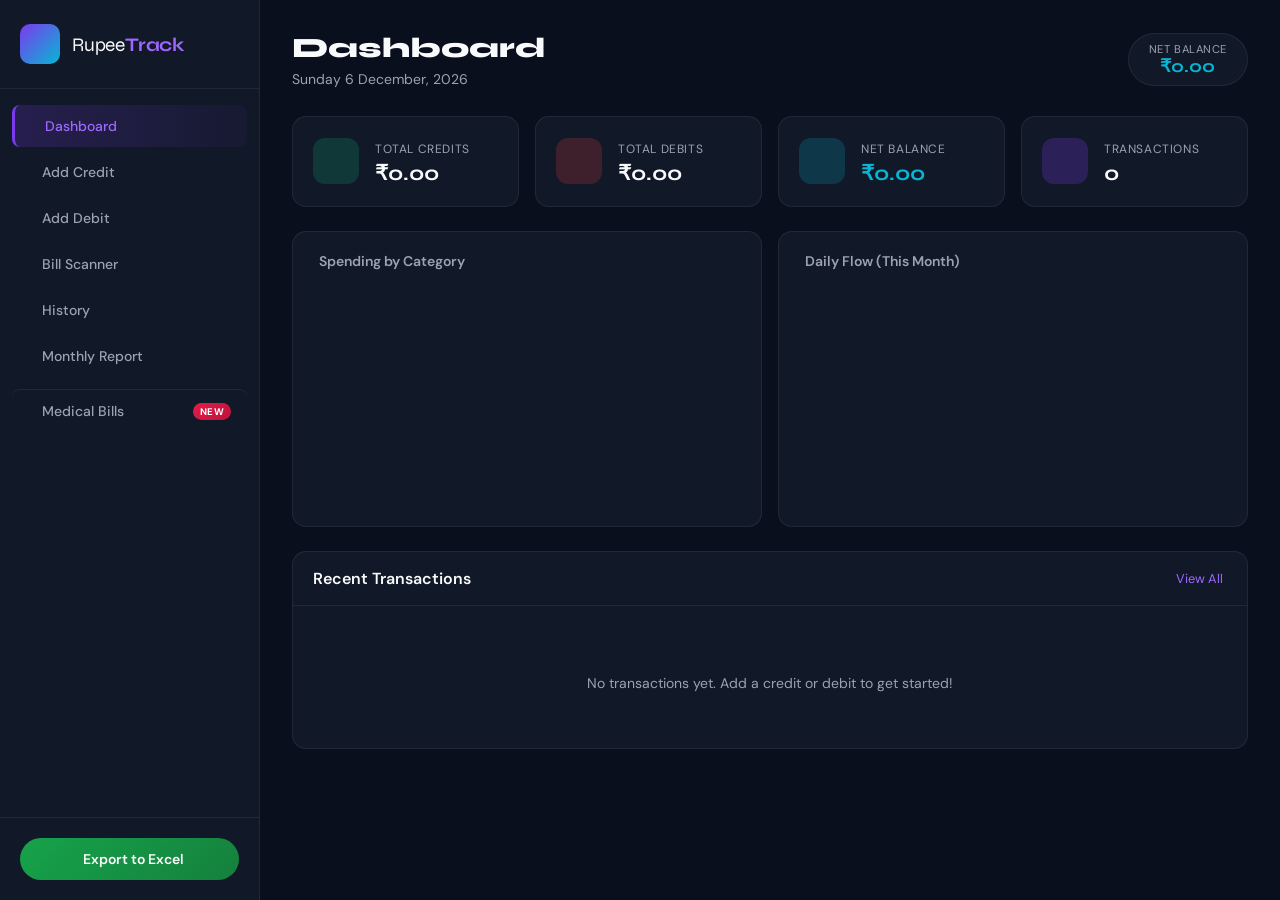
==== index.html @ 96db8b75 "Added Required files Files added." ====
<!DOCTYPE html>
<html lang="en">
<head>
  <meta charset="UTF-8"/>
  <meta name="viewport" content="width=device-width, initial-scale=1.0"/>
  <title>RupeeTrack — Daily Money Manager</title>
  <link rel="preconnect" href="https://fonts.googleapis.com"/>
  <link rel="preconnect" href="https://fonts.gstatic.com" crossorigin/>
  <link href="https://fonts.googleapis.com/css2?family=Syne:wght@600;700;800&family=DM+Sans:ital,wght@0,300;0,400;0,500;0,600;1,400&display=swap" rel="stylesheet"/>
  <link href="https://cdn.jsdelivr.net/npm/remixicon@4.2.0/fonts/remixicon.css" rel="stylesheet"/>
  <script src="https://cdn.jsdelivr.net/npm/chart.js"></script>
  <script src="https://cdn.jsdelivr.net/npm/xlsx@0.18.5/dist/xlsx.full.min.js"></script>
  <link rel="stylesheet" href="style.css"/>
</head>
<body>

  <!-- SIDEBAR -->
  <aside class="sidebar" id="sidebar">
    <div class="sidebar-logo">
      <div class="logo-icon"><i class="ri-money-rupee-circle-fill"></i></div>
      <span class="logo-text">Rupee<strong>Track</strong></span>
    </div>
    <nav class="sidebar-nav">
      <a href="#" class="nav-item active" data-page="dashboard">
        <i class="ri-dashboard-3-line"></i><span>Dashboard</span>
      </a>
      <a href="#" class="nav-item" data-page="add-credit">
        <i class="ri-add-circle-line"></i><span>Add Credit</span>
      </a>
      <a href="#" class="nav-item" data-page="add-debit">
        <i class="ri-indeterminate-circle-line"></i><span>Add Debit</span>
      </a>
      <a href="#" class="nav-item" data-page="scanner">
        <i class="ri-scan-2-line"></i><span>Bill Scanner</span>
      </a>
      <a href="#" class="nav-item" data-page="history">
        <i class="ri-history-line"></i><span>History</span>
      </a>
      <a href="#" class="nav-item" data-page="report">
        <i class="ri-bar-chart-grouped-line"></i><span>Monthly Report</span>
      </a>
      <a href="#" class="nav-item nav-item-medical" data-page="medical">
        <i class="ri-hospital-line"></i><span>Medical Bills</span>
        <span class="nav-badge">New</span>
      </a>
    </nav>
    <div class="sidebar-footer">
      <button class="btn-export" id="exportBtn">
        <i class="ri-file-excel-2-line"></i> Export to Excel
      </button>
    </div>
  </aside>

  <!-- MOBILE TOPBAR -->
  <header class="topbar">
    <button class="hamburger" id="hamburger"><i class="ri-menu-3-line"></i></button>
    <span class="topbar-title">RupeeTrack</span>
    <button class="btn-export-sm" id="exportBtnSm"><i class="ri-file-excel-2-line"></i></button>
  </header>
  <div class="sidebar-overlay" id="sidebarOverlay"></div>

  <!-- MAIN -->
  <main class="main" id="main">

    <!-- ══ DASHBOARD ══ -->
    <div class="page active" id="page-dashboard">
      <div class="page-header">
        <div>
          <h1 class="page-title">Dashboard</h1>
          <p class="page-sub" id="todayDate"></p>
        </div>
        <div class="header-badge">
          <span class="hb-label">Net Balance</span>
          <span class="hb-amount" id="headerBalance">₹0.00</span>
        </div>
      </div>

      <div class="cards-grid">
        <div class="card card-credit">
          <div class="card-icon"><i class="ri-arrow-down-circle-fill"></i></div>
          <div class="card-info">
            <span class="card-label">Total Credits</span>
            <span class="card-value" id="totalCredits">₹0.00</span>
          </div>
        </div>
        <div class="card card-debit">
          <div class="card-icon"><i class="ri-arrow-up-circle-fill"></i></div>
          <div class="card-info">
            <span class="card-label">Total Debits</span>
            <span class="card-value" id="totalDebits">₹0.00</span>
          </div>
        </div>
        <div class="card card-balance">
          <div class="card-icon"><i class="ri-wallet-3-fill"></i></div>
          <div class="card-info">
            <span class="card-label">Net Balance</span>
            <span class="card-value" id="netBalance">₹0.00</span>
          </div>
        </div>
        <div class="card card-txn">
          <div class="card-icon"><i class="ri-exchange-funds-line"></i></div>
          <div class="card-info">
            <span class="card-label">Transactions</span>
            <span class="card-value" id="txnCount">0</span>
          </div>
        </div>
      </div>

      <div class="charts-row">
        <div class="chart-card">
          <h3 class="chart-title"><i class="ri-pie-chart-2-line"></i> Spending by Category</h3>
          <div class="chart-wrap"><canvas id="categoryChart"></canvas></div>
        </div>
        <div class="chart-card">
          <h3 class="chart-title"><i class="ri-line-chart-line"></i> Daily Flow (This Month)</h3>
          <div class="chart-wrap"><canvas id="dailyChart"></canvas></div>
        </div>
      </div>

      <div class="section-card">
        <div class="section-card-header">
          <h3>Recent Transactions</h3>
          <a href="#" class="link-btn" data-page="history">View All <i class="ri-arrow-right-line"></i></a>
        </div>
        <div class="txn-list" id="recentTxnList">
          <div class="empty-state"><i class="ri-inbox-2-line"></i><p>No transactions yet. Add a credit or debit to get started!</p></div>
        </div>
      </div>
    </div>

    <!-- ══ ADD CREDIT ══ -->
    <div class="page" id="page-add-credit">
      <div class="page-header">
        <div>
          <h1 class="page-title">Add Credit</h1>
          <p class="page-sub">Record money coming in</p>
        </div>
      </div>
      <div class="form-card">
        <div class="form-row">
          <div class="form-group">
            <label class="form-label"><i class="ri-money-rupee-circle-line"></i> Amount (₹)</label>
            <input type="number" class="form-input" id="creditAmount" placeholder="0.00" min="0" step="0.01"/>
          </div>
          <div class="form-group">
            <label class="form-label"><i class="ri-calendar-line"></i> Date</label>
            <input type="date" class="form-input" id="creditDate"/>
          </div>
        </div>
        <div class="form-group">
          <label class="form-label"><i class="ri-file-text-line"></i> Description</label>
          <input type="text" class="form-input" id="creditDesc" placeholder="e.g. Salary, Freelance payment, Gift"/>
        </div>
        <div class="form-group">
          <label class="form-label"><i class="ri-price-tag-3-line"></i> Category</label>
          <div class="tag-select" id="creditCatTags">
            <button class="tag active" data-val="Income">Income</button>
            <button class="tag" data-val="Freelance">Freelance</button>
            <button class="tag" data-val="Gift">Gift</button>
            <button class="tag" data-val="Other">Other</button>
          </div>
          <input type="hidden" id="creditCategory" value="Income"/>
        </div>
        <button class="btn btn-success" id="saveCreditBtn">
          <i class="ri-check-double-line"></i> Save Credit Entry
        </button>
      </div>
    </div>

    <!-- ══ ADD DEBIT ══ -->
    <div class="page" id="page-add-debit">
      <div class="page-header">
        <div>
          <h1 class="page-title">Add Debit</h1>
          <p class="page-sub">Record money going out</p>
        </div>
      </div>
      <div class="form-card">
        <div class="form-row">
          <div class="form-group">
            <label class="form-label"><i class="ri-money-rupee-circle-line"></i> Amount (₹)</label>
            <input type="number" class="form-input" id="debitAmount" placeholder="0.00" min="0" step="0.01"/>
          </div>
          <div class="form-group">
            <label class="form-label"><i class="ri-calendar-line"></i> Date</label>
            <input type="date" class="form-input" id="debitDate"/>
          </div>
        </div>
        <div class="form-group">
          <label class="form-label"><i class="ri-file-text-line"></i> Description</label>
          <input type="text" class="form-input" id="debitDesc" placeholder="e.g. Groceries, Rent, Fuel"/>
        </div>
        <div class="form-group">
          <label class="form-label"><i class="ri-price-tag-3-line"></i> Category</label>
          <div class="tag-select" id="debitCatTags">
            <button class="tag active" data-val="Food">Food</button>
            <button class="tag" data-val="Transport">Transport</button>
            <button class="tag" data-val="Shopping">Shopping</button>
            <button class="tag" data-val="Utilities">Utilities</button>
            <button class="tag" data-val="Other">Other</button>
          </div>
          <input type="hidden" id="debitCategory" value="Food"/>
        </div>
        <button class="btn btn-danger" id="saveDebitBtn">
          <i class="ri-check-double-line"></i> Save Debit Entry
        </button>
      </div>
    </div>

    <!-- ══ BILL SCANNER ══ -->
    <div class="page" id="page-scanner">
      <div class="page-header">
        <div>
          <h1 class="page-title">Bill Scanner</h1>
          <p class="page-sub">AI-powered — extracts grand total from your bill image</p>
        </div>
      </div>

      <div class="form-card api-card" id="apiCard">
        <div class="api-icon"><i class="ri-key-2-line"></i></div>
        <h3>Anthropic API Key</h3>
        <p class="api-note">Your key is saved only in your browser's localStorage. It never leaves your device.</p>
        <div class="form-group" style="flex-direction:row;gap:.75rem;align-items:center">
          <input type="password" class="form-input" id="apiKeyInput" placeholder="sk-ant-api03-..."/>
          <button class="btn btn-primary" id="saveApiKey" style="white-space:nowrap"><i class="ri-shield-check-line"></i> Save</button>
        </div>
        <p class="api-saved" id="apiSavedMsg" style="display:none"><i class="ri-checkbox-circle-fill"></i> API Key saved securely in browser!</p>
      </div>

      <div class="form-card">
        <div class="upload-zone" id="uploadZone">
          <i class="ri-upload-cloud-2-line"></i>
          <p>Drop your bill image here or <strong>click to upload</strong></p>
          <span class="upload-hint">Supports JPG, PNG, WEBP</span>
          <input type="file" id="billFile" accept="image/jpeg,image/png,image/webp" style="display:none"/>
        </div>

        <div class="bill-preview-wrap" id="billPreviewWrap" style="display:none">
          <img id="billImg" src="" alt="Bill Preview"/>
          <button class="remove-img-btn" id="removeImg"><i class="ri-close-line"></i></button>
        </div>

        <button class="btn btn-primary scan-btn" id="scanBtn" style="display:none">
          <i class="ri-scan-2-line"></i> Scan &amp; Extract Total
        </button>

        <div class="scan-loader" id="scanLoader" style="display:none">
          <div class="loader-ring"></div>
          <span>Scanning bill with AI...</span>
        </div>

        <div class="scan-result" id="scanResult" style="display:none">
          <div class="scan-result-top">
            <span class="scan-label">Detected Grand Total</span>
            <span class="scan-total" id="scannedTotal">₹0.00</span>
          </div>
          <div class="form-row" style="margin-top:1.25rem">
            <div class="form-group">
              <label class="form-label">Description</label>
              <input type="text" class="form-input" id="scanDesc" placeholder="e.g. Grocery bill"/>
            </div>
            <div class="form-group">
              <label class="form-label">Date</label>
              <input type="date" class="form-input" id="scanDate"/>
            </div>
          </div>
          <div class="form-group">
            <label class="form-label">Category</label>
            <div class="tag-select" id="scanCatTags">
              <button class="tag active" data-val="Food">Food</button>
              <button class="tag" data-val="Transport">Transport</button>
              <button class="tag" data-val="Shopping">Shopping</button>
              <button class="tag" data-val="Utilities">Utilities</button>
              <button class="tag" data-val="Other">Other</button>
            </div>
            <input type="hidden" id="scanCategory" value="Food"/>
          </div>
          <button class="btn btn-danger" id="addScannedDebit">
            <i class="ri-add-line"></i> Add as Debit Entry
          </button>
        </div>
      </div>
    </div>

    <!-- ══ HISTORY ══ -->
    <div class="page" id="page-history">
      <div class="page-header">
        <div>
          <h1 class="page-title">Transaction History</h1>
          <p class="page-sub">All your recorded transactions</p>
        </div>
      </div>
      <div class="filter-bar">
        <select class="form-input form-select filter-select" id="filterType">
          <option value="all">All Types</option>
          <option value="credit">Credits Only</option>
          <option value="debit">Debits Only</option>
        </select>
        <select class="form-input form-select filter-select" id="filterCategory">
          <option value="all">All Categories</option>
          <option value="Food">Food</option>
          <option value="Transport">Transport</option>
          <option value="Shopping">Shopping</option>
          <option value="Utilities">Utilities</option>
          <option value="Income">Income</option>
          <option value="Freelance">Freelance</option>
          <option value="Gift">Gift</option>
          <option value="Other">Other</option>
        </select>
        <input type="month" class="form-input filter-select" id="filterMonth"/>
      </div>
      <div class="section-card">
        <div class="txn-list" id="fullTxnList">
          <div class="empty-state"><i class="ri-inbox-2-line"></i><p>No transactions yet</p></div>
        </div>
      </div>
    </div>

    <!-- ══ MONTHLY REPORT ══ -->
    <div class="page" id="page-report">
      <div class="page-header">
        <div>
          <h1 class="page-title">Monthly Report</h1>
          <p class="page-sub">Your financial overview by month</p>
        </div>
        <select class="form-input form-select filter-select" id="reportMonth"></select>
      </div>

      <div class="cards-grid">
        <div class="card card-credit">
          <div class="card-icon"><i class="ri-arrow-down-circle-fill"></i></div>
          <div class="card-info">
            <span class="card-label">Month Credits</span>
            <span class="card-value" id="rptCredits">₹0.00</span>
          </div>
        </div>
        <div class="card card-debit">
          <div class="card-icon"><i class="ri-arrow-up-circle-fill"></i></div>
          <div class="card-info">
            <span class="card-label">Month Debits</span>
            <span class="card-value" id="rptDebits">₹0.00</span>
          </div>
        </div>
        <div class="card card-balance">
          <div class="card-icon"><i class="ri-wallet-3-fill"></i></div>
          <div class="card-info">
            <span class="card-label">Net Savings</span>
            <span class="card-value" id="rptBalance">₹0.00</span>
          </div>
        </div>
      </div>

      <div class="charts-row">
        <div class="chart-card">
          <h3 class="chart-title"><i class="ri-pie-chart-2-line"></i> Category Breakdown</h3>
          <div class="chart-wrap"><canvas id="rptCategoryChart"></canvas></div>
        </div>
        <div class="chart-card">
          <h3 class="chart-title"><i class="ri-bar-chart-line"></i> Daily Spending</h3>
          <div class="chart-wrap"><canvas id="rptDailyChart"></canvas></div>
        </div>
      </div>

      <div class="section-card">
        <div class="section-card-header"><h3>All Transactions This Month</h3></div>
        <div class="txn-list" id="reportTxnList">
          <div class="empty-state"><i class="ri-inbox-2-line"></i><p>No transactions for this month</p></div>
        </div>
      </div>
    </div>

    <!-- ══ MEDICAL BILLS ══ -->
    <div class="page" id="page-medical">
      <div class="page-header">
        <div>
          <h1 class="page-title">Medical Bills</h1>
          <p class="page-sub">Track all your hospital & medical expenses separately</p>
        </div>
        <button class="btn btn-medical" id="openMedicalForm">
          <i class="ri-add-line"></i> Add Bill
        </button>
      </div>

      <!-- Summary Cards -->
      <div class="cards-grid">
        <div class="card card-medical-total">
          <div class="card-icon"><i class="ri-hospital-fill"></i></div>
          <div class="card-info">
            <span class="card-label">Total Spent</span>
            <span class="card-value" id="medTotalSpent">₹0.00</span>
          </div>
        </div>
        <div class="card card-medical-count">
          <div class="card-icon"><i class="ri-file-list-3-line"></i></div>
          <div class="card-info">
            <span class="card-label">Total Bills</span>
            <span class="card-value" id="medBillCount">0</span>
          </div>
        </div>
        <div class="card card-medical-month">
          <div class="card-icon"><i class="ri-calendar-check-line"></i></div>
          <div class="card-info">
            <span class="card-label">This Month</span>
            <span class="card-value" id="medThisMonth">₹0.00</span>
          </div>
        </div>
        <div class="card card-medical-top">
          <div class="card-icon"><i class="ri-map-pin-2-line"></i></div>
          <div class="card-info">
            <span class="card-label">Top Hospital</span>
            <span class="card-value med-top-val" id="medTopHospital">—</span>
          </div>
        </div>
      </div>

      <!-- Chart -->
      <div class="charts-row">
        <div class="chart-card">
          <h3 class="chart-title"><i class="ri-pie-chart-2-line"></i> Bills by Type</h3>
          <div class="chart-wrap"><canvas id="medCatChart"></canvas></div>
        </div>
        <div class="chart-card">
          <h3 class="chart-title"><i class="ri-bar-chart-line"></i> Monthly Medical Spend</h3>
          <div class="chart-wrap"><canvas id="medMonthChart"></canvas></div>
        </div>
      </div>

      <!-- Filter + List -->
      <div class="filter-bar">
        <select class="form-input form-select filter-select" id="medFilterType">
          <option value="all">All Types</option>
          <option value="Consultation">Consultation</option>
          <option value="Surgery">Surgery</option>
          <option value="Pharmacy">Pharmacy</option>
          <option value="Lab Test">Lab Test</option>
          <option value="Emergency">Emergency</option>
          <option value="Other">Other</option>
        </select>
        <input type="month" class="form-input filter-select" id="medFilterMonth" placeholder="Filter by month"/>
        <input type="text" class="form-input filter-select" id="medFilterHospital" placeholder="Search hospital..."/>
      </div>

      <div class="section-card">
        <div class="section-card-header">
          <h3>All Medical Bills</h3>
          <button class="btn-export med-export-btn" id="medExportBtn">
            <i class="ri-file-excel-2-line"></i> Export
          </button>
        </div>
        <div class="txn-list" id="medBillList">
          <div class="empty-state">
            <i class="ri-hospital-line"></i>
            <p>No medical bills added yet. Click "Add Bill" to get started.</p>
          </div>
        </div>
      </div>
    </div>

    <!-- ══ MEDICAL BILL MODAL ══ -->
    <div class="modal-overlay" id="medModalOverlay">
      <div class="modal" id="medModal">
        <div class="modal-header">
          <h3><i class="ri-hospital-line"></i> Add Medical Bill</h3>
          <button class="modal-close" id="closeMedModal"><i class="ri-close-line"></i></button>
        </div>
        <div class="modal-body">
          <div class="form-row">
            <div class="form-group">
              <label class="form-label"><i class="ri-money-rupee-circle-line"></i> Amount Paid (₹)</label>
              <input type="number" class="form-input" id="medAmount" placeholder="0.00" min="0" step="0.01"/>
            </div>
            <div class="form-group">
              <label class="form-label"><i class="ri-calendar-line"></i> Bill Date</label>
              <input type="date" class="form-input" id="medDate"/>
            </div>
          </div>
          <div class="form-group">
            <label class="form-label"><i class="ri-hospital-line"></i> Hospital Name</label>
            <input type="text" class="form-input" id="medHospital" placeholder="e.g. Apollo Hospital, AIIMS"/>
          </div>
          <div class="form-group">
            <label class="form-label"><i class="ri-map-pin-line"></i> Hospital Location</label>
            <input type="text" class="form-input" id="medLocation" placeholder="e.g. Hyderabad, Telangana"/>
          </div>
          <div class="form-group">
            <label class="form-label"><i class="ri-price-tag-3-line"></i> Bill Type</label>
            <div class="tag-select" id="medTypeTags">
              <button class="tag active" data-val="Consultation">Consultation</button>
              <button class="tag" data-val="Surgery">Surgery</button>
              <button class="tag" data-val="Pharmacy">Pharmacy</button>
              <button class="tag" data-val="Lab Test">Lab Test</button>
              <button class="tag" data-val="Emergency">Emergency</button>
              <button class="tag" data-val="Other">Other</button>
            </div>
            <input type="hidden" id="medBillType" value="Consultation"/>
          </div>
          <button class="btn btn-medical-save" id="saveMedBillBtn">
            <i class="ri-check-double-line"></i> Save Medical Bill
          </button>
        </div>
      </div>
    </div>

  </main>

  <!-- TOAST NOTIFICATION -->
  <div class="toast" id="toast"></div>

  <script src="app.js"></script>
</body>
</html>
---- style.css ----
/* ═══════════════════════════════════════════════
   RUPEETRACK — Digital Frost Theme
   Colors: Navy bg, Violet accent, Cyan secondary
   Font: Syne (headings) + DM Sans (body)
═══════════════════════════════════════════════ */

:root {
  --bg:          #0A0F1E;
  --surface:     #111827;
  --surface-2:   #1a2235;
  --border:      rgba(255,255,255,0.07);
  --violet:      #7C3AED;
  --violet-glow: rgba(124,58,237,0.25);
  --violet-lite: #9f67ff;
  --cyan:        #06B6D4;
  --cyan-glow:   rgba(6,182,212,0.2);
  --green:       #10B981;
  --green-glow:  rgba(16,185,129,0.2);
  --red:         #EF4444;
  --red-glow:    rgba(239,68,68,0.2);
  --amber:       #F59E0B;
  --text:        #F9FAFB;
  --text-muted:  #9CA3AF;
  --text-faint:  #4B5563;
  --radius:      14px;
  --radius-sm:   8px;
  --radius-pill: 50px;
  --sidebar-w:   260px;
  --topbar-h:    60px;
  --shadow:      0 4px 24px rgba(0,0,0,0.4);
  --shadow-lg:   0 8px 40px rgba(0,0,0,0.6);
}

*, *::before, *::after { box-sizing: border-box; margin: 0; padding: 0; }

html { scroll-behavior: smooth; }

body {
  font-family: 'DM Sans', sans-serif;
  background: var(--bg);
  color: var(--text);
  min-height: 100vh;
  display: flex;
  overflow-x: hidden;
}

/* ── SCROLLBAR ── */
::-webkit-scrollbar { width: 6px; }
::-webkit-scrollbar-track { background: var(--surface); }
::-webkit-scrollbar-thumb { background: var(--violet); border-radius: 3px; }

/* ══════════════════════════════════════════
   SIDEBAR
══════════════════════════════════════════ */
.sidebar {
  width: var(--sidebar-w);
  background: var(--surface);
  border-right: 1px solid var(--border);
  display: flex;
  flex-direction: column;
  position: fixed;
  top: 0; left: 0; bottom: 0;
  z-index: 100;
  transition: transform .3s ease;
}

.sidebar-logo {
  display: flex;
  align-items: center;
  gap: .75rem;
  padding: 1.5rem 1.25rem;
  border-bottom: 1px solid var(--border);
}

.logo-icon {
  width: 40px; height: 40px;
  background: linear-gradient(135deg, var(--violet), var(--cyan));
  border-radius: 10px;
  display: grid; place-items: center;
  font-size: 1.25rem;
  color: white;
  flex-shrink: 0;
}

.logo-text {
  font-family: 'Syne', sans-serif;
  font-size: 1.2rem;
  color: var(--text);
  letter-spacing: -.01em;
}
.logo-text strong { color: var(--violet-lite); }

.sidebar-nav {
  flex: 1;
  padding: 1rem .75rem;
  display: flex;
  flex-direction: column;
  gap: .25rem;
}

.nav-item {
  display: flex;
  align-items: center;
  gap: .875rem;
  padding: .75rem 1rem;
  border-radius: var(--radius-sm);
  color: var(--text-muted);
  text-decoration: none;
  font-size: .875rem;
  font-weight: 500;
  transition: all .2s;
  position: relative;
}

.nav-item i { font-size: 1.1rem; flex-shrink: 0; }

.nav-item:hover {
  background: var(--surface-2);
  color: var(--text);
}

.nav-item.active {
  background: linear-gradient(90deg, rgba(124,58,237,.2), rgba(124,58,237,.05));
  color: var(--violet-lite);
  border-left: 3px solid var(--violet);
}

.sidebar-footer {
  padding: 1.25rem;
  border-top: 1px solid var(--border);
}

.btn-export {
  width: 100%;
  background: linear-gradient(135deg, #16a34a, #15803d);
  border: none;
  color: white;
  padding: .75rem 1rem;
  border-radius: var(--radius-pill);
  font-family: 'DM Sans', sans-serif;
  font-size: .875rem;
  font-weight: 600;
  cursor: pointer;
  display: flex;
  align-items: center;
  justify-content: center;
  gap: .5rem;
  transition: opacity .2s, transform .2s;
}
.btn-export:hover { opacity: .9; transform: translateY(-1px); }

/* ══════════════════════════════════════════
   TOPBAR (mobile)
══════════════════════════════════════════ */
.topbar {
  display: none;
  position: fixed;
  top: 0; left: 0; right: 0;
  height: var(--topbar-h);
  background: var(--surface);
  border-bottom: 1px solid var(--border);
  align-items: center;
  justify-content: space-between;
  padding: 0 1rem;
  z-index: 200;
}

.topbar-title {
  font-family: 'Syne', sans-serif;
  font-size: 1.1rem;
  font-weight: 700;
  background: linear-gradient(90deg, var(--violet-lite), var(--cyan));
  -webkit-background-clip: text;
  -webkit-text-fill-color: transparent;
}

.hamburger {
  background: none;
  border: none;
  color: var(--text);
  font-size: 1.4rem;
  cursor: pointer;
  padding: .25rem;
}

.btn-export-sm {
  background: #16a34a;
  border: none;
  color: white;
  width: 36px; height: 36px;
  border-radius: 50%;
  display: grid; place-items: center;
  font-size: 1rem;
  cursor: pointer;
}

.sidebar-overlay {
  display: none;
  position: fixed;
  inset: 0;
  background: rgba(0,0,0,.6);
  z-index: 99;
}

/* ══════════════════════════════════════════
   MAIN CONTENT
══════════════════════════════════════════ */
.main {
  margin-left: var(--sidebar-w);
  flex: 1;
  min-height: 100vh;
  padding: 2rem;
  overflow-y: auto;
}

.page { display: none; animation: fadeIn .3s ease; }
.page.active { display: block; }

@keyframes fadeIn {
  from { opacity: 0; transform: translateY(12px); }
  to   { opacity: 1; transform: translateY(0); }
}

/* ── PAGE HEADER ── */
.page-header {
  display: flex;
  align-items: center;
  justify-content: space-between;
  margin-bottom: 1.75rem;
  flex-wrap: wrap;
  gap: 1rem;
}

.page-title {
  font-family: 'Syne', sans-serif;
  font-size: 1.75rem;
  font-weight: 800;
  color: var(--text);
  line-height: 1.2;
}

.page-sub {
  color: var(--text-muted);
  font-size: .875rem;
  margin-top: .25rem;
}

.header-badge {
  background: var(--surface);
  border: 1px solid var(--border);
  border-radius: var(--radius-pill);
  padding: .5rem 1.25rem;
  display: flex;
  flex-direction: column;
  align-items: center;
}
.hb-label { font-size: .7rem; color: var(--text-muted); text-transform: uppercase; letter-spacing: .05em; }
.hb-amount { font-family: 'Syne', sans-serif; font-size: 1.1rem; font-weight: 700; color: var(--cyan); }

/* ══════════════════════════════════════════
   SUMMARY CARDS
══════════════════════════════════════════ */
.cards-grid {
  display: grid;
  grid-template-columns: repeat(auto-fill, minmax(200px, 1fr));
  gap: 1rem;
  margin-bottom: 1.5rem;
}

.card {
  background: var(--surface);
  border: 1px solid var(--border);
  border-radius: var(--radius);
  padding: 1.25rem;
  display: flex;
  align-items: center;
  gap: 1rem;
  position: relative;
  overflow: hidden;
  transition: transform .2s, border-color .2s;
}
.card:hover { transform: translateY(-2px); }

.card-icon {
  width: 46px; height: 46px;
  border-radius: 12px;
  display: grid; place-items: center;
  font-size: 1.35rem;
  flex-shrink: 0;
}

.card-credit .card-icon { background: var(--green-glow); color: var(--green); }
.card-debit  .card-icon { background: var(--red-glow);   color: var(--red); }
.card-balance .card-icon { background: var(--cyan-glow);  color: var(--cyan); }
.card-txn .card-icon     { background: var(--violet-glow); color: var(--violet-lite); }

.card-credit:hover  { border-color: var(--green); }
.card-debit:hover   { border-color: var(--red); }
.card-balance:hover { border-color: var(--cyan); }
.card-txn:hover     { border-color: var(--violet); }

.card-label { font-size: .75rem; color: var(--text-muted); text-transform: uppercase; letter-spacing: .05em; }
.card-value { font-family: 'Syne', sans-serif; font-size: 1.3rem; font-weight: 700; color: var(--text); display: block; margin-top: .2rem; }

/* ══════════════════════════════════════════
   CHARTS
══════════════════════════════════════════ */
.charts-row {
  display: grid;
  grid-template-columns: 1fr 1fr;
  gap: 1rem;
  margin-bottom: 1.5rem;
}

.chart-card {
  background: var(--surface);
  border: 1px solid var(--border);
  border-radius: var(--radius);
  padding: 1.25rem;
}

.chart-title {
  font-size: .875rem;
  font-weight: 600;
  color: var(--text-muted);
  margin-bottom: 1rem;
  display: flex;
  align-items: center;
  gap: .4rem;
}

.chart-wrap {
  position: relative;
  height: 220px;
}

/* ══════════════════════════════════════════
   SECTION CARD + TRANSACTION LIST
══════════════════════════════════════════ */
.section-card {
  background: var(--surface);
  border: 1px solid var(--border);
  border-radius: var(--radius);
  overflow: hidden;
}

.section-card-header {
  display: flex;
  align-items: center;
  justify-content: space-between;
  padding: 1rem 1.25rem;
  border-bottom: 1px solid var(--border);
}
.section-card-header h3 { font-size: 1rem; font-weight: 600; }

.link-btn {
  font-size: .8rem;
  color: var(--violet-lite);
  text-decoration: none;
  display: flex;
  align-items: center;
  gap: .25rem;
}
.link-btn:hover { text-decoration: underline; }

.txn-list { padding: .5rem 0; }

.txn-item {
  display: flex;
  align-items: center;
  gap: 1rem;
  padding: .875rem 1.25rem;
  border-bottom: 1px solid var(--border);
  transition: background .15s;
}
.txn-item:last-child { border-bottom: none; }
.txn-item:hover { background: var(--surface-2); }

.txn-icon {
  width: 40px; height: 40px;
  border-radius: 10px;
  display: grid; place-items: center;
  font-size: 1.1rem;
  flex-shrink: 0;
}
.txn-icon.credit { background: var(--green-glow); color: var(--green); }
.txn-icon.debit  { background: var(--red-glow);   color: var(--red); }

.txn-info { flex: 1; min-width: 0; }
.txn-desc { font-size: .9rem; font-weight: 500; color: var(--text); white-space: nowrap; overflow: hidden; text-overflow: ellipsis; }
.txn-meta { font-size: .75rem; color: var(--text-muted); margin-top: .15rem; display: flex; gap: .5rem; align-items: center; }
.txn-cat-badge {
  background: var(--surface-2);
  border: 1px solid var(--border);
  border-radius: 4px;
  padding: 1px 6px;
  font-size: .7rem;
}

.txn-amount { font-family: 'Syne', sans-serif; font-size: 1rem; font-weight: 700; flex-shrink: 0; }
.txn-amount.credit { color: var(--green); }
.txn-amount.debit  { color: var(--red); }

.txn-delete {
  background: none;
  border: none;
  color: var(--text-faint);
  cursor: pointer;
  font-size: 1rem;
  padding: .25rem;
  border-radius: 6px;
  transition: color .15s, background .15s;
}
.txn-delete:hover { color: var(--red); background: var(--red-glow); }

.empty-state {
  padding: 3rem 1rem;
  text-align: center;
  color: var(--text-muted);
}
.empty-state i { font-size: 2.5rem; opacity: .4; display: block; margin-bottom: .75rem; }
.empty-state p  { font-size: .875rem; }

/* ══════════════════════════════════════════
   FORM CARD
══════════════════════════════════════════ */
.form-card {
  background: var(--surface);
  border: 1px solid var(--border);
  border-radius: var(--radius);
  padding: 1.75rem;
  max-width: 640px;
  margin-bottom: 1.5rem;
}

.form-row {
  display: grid;
  grid-template-columns: 1fr 1fr;
  gap: 1rem;
}

.form-group {
  display: flex;
  flex-direction: column;
  gap: .5rem;
  margin-bottom: 1.25rem;
}
.form-group:last-child { margin-bottom: 0; }

.form-label {
  font-size: .8rem;
  font-weight: 600;
  color: var(--text-muted);
  text-transform: uppercase;
  letter-spacing: .05em;
  display: flex;
  align-items: center;
  gap: .35rem;
}

.form-input {
  background: var(--surface-2);
  border: 1px solid var(--border);
  border-radius: var(--radius-sm);
  color: var(--text);
  font-family: 'DM Sans', sans-serif;
  font-size: .9rem;
  padding: .75rem 1rem;
  outline: none;
  transition: border-color .2s, box-shadow .2s;
  width: 100%;
}
.form-input::placeholder { color: var(--text-faint); }
.form-input:focus { border-color: var(--violet); box-shadow: 0 0 0 3px var(--violet-glow); }
.form-select { cursor: pointer; }
.form-select option { background: var(--surface-2); }

/* TAG CATEGORY SELECT */
.tag-select {
  display: flex;
  flex-wrap: wrap;
  gap: .5rem;
}
.tag {
  background: var(--surface-2);
  border: 1px solid var(--border);
  border-radius: var(--radius-pill);
  color: var(--text-muted);
  font-family: 'DM Sans', sans-serif;
  font-size: .8rem;
  font-weight: 500;
  padding: .35rem .9rem;
  cursor: pointer;
  transition: all .15s;
}
.tag:hover  { border-color: var(--violet); color: var(--violet-lite); }
.tag.active { background: var(--violet-glow); border-color: var(--violet); color: var(--violet-lite); font-weight: 600; }

/* ══════════════════════════════════════════
   BUTTONS
══════════════════════════════════════════ */
.btn {
  display: inline-flex;
  align-items: center;
  justify-content: center;
  gap: .5rem;
  padding: .75rem 1.75rem;
  border-radius: var(--radius-pill);
  font-family: 'DM Sans', sans-serif;
  font-size: .9rem;
  font-weight: 600;
  cursor: pointer;
  border: none;
  transition: all .2s;
  text-decoration: none;
}
.btn:hover { transform: translateY(-1px); }
.btn:active { transform: translateY(0); }

.btn-primary {
  background: linear-gradient(135deg, var(--violet), #6d28d9);
  color: white;
  box-shadow: 0 4px 16px var(--violet-glow);
}
.btn-primary:hover { box-shadow: 0 6px 24px rgba(124,58,237,.4); }

.btn-success {
  background: linear-gradient(135deg, var(--green), #059669);
  color: white;
  box-shadow: 0 4px 16px var(--green-glow);
  width: 100%;
  margin-top: .5rem;
  padding: .875rem;
  font-size: .95rem;
}

.btn-danger {
  background: linear-gradient(135deg, var(--red), #dc2626);
  color: white;
  box-shadow: 0 4px 16px var(--red-glow);
  width: 100%;
  margin-top: .5rem;
  padding: .875rem;
  font-size: .95rem;
}

/* ══════════════════════════════════════════
   BILL SCANNER
══════════════════════════════════════════ */
.api-card {
  display: flex;
  flex-direction: column;
  gap: .75rem;
  background: linear-gradient(135deg, rgba(124,58,237,.08), rgba(6,182,212,.05));
  border-color: rgba(124,58,237,.25);
}
.api-icon { font-size: 2rem; color: var(--violet-lite); }
.api-card h3 { font-family: 'Syne', sans-serif; font-size: 1rem; }
.api-note { font-size: .8rem; color: var(--text-muted); }
.api-saved { color: var(--green); font-size: .85rem; display: flex; align-items: center; gap: .4rem; }

.upload-zone {
  border: 2px dashed var(--border);
  border-radius: var(--radius);
  padding: 2.5rem 1rem;
  text-align: center;
  cursor: pointer;
  transition: border-color .2s, background .2s;
  color: var(--text-muted);
}
.upload-zone:hover { border-color: var(--violet); background: var(--violet-glow); }
.upload-zone i { font-size: 2.5rem; margin-bottom: .75rem; display: block; color: var(--violet-lite); }
.upload-zone p { font-size: .9rem; margin-bottom: .25rem; }
.upload-zone strong { color: var(--violet-lite); }
.upload-hint { font-size: .75rem; color: var(--text-faint); }

.bill-preview-wrap {
  position: relative;
  margin-top: 1rem;
  border-radius: var(--radius);
  overflow: hidden;
  border: 1px solid var(--border);
}
.bill-preview-wrap img { width: 100%; max-height: 300px; object-fit: contain; background: var(--surface-2); }
.remove-img-btn {
  position: absolute;
  top: .5rem; right: .5rem;
  background: rgba(0,0,0,.6);
  border: none;
  color: white;
  width: 30px; height: 30px;
  border-radius: 50%;
  display: grid; place-items: center;
  cursor: pointer;
  font-size: 1rem;
}

.scan-btn { width: 100%; margin-top: 1rem; padding: .875rem; font-size: .95rem; }

.scan-loader {
  display: flex;
  flex-direction: column;
  align-items: center;
  gap: .75rem;
  padding: 1.5rem;
  color: var(--text-muted);
  font-size: .875rem;
}
.loader-ring {
  width: 40px; height: 40px;
  border: 3px solid var(--border);
  border-top-color: var(--violet);
  border-radius: 50%;
  animation: spin .8s linear infinite;
}
@keyframes spin { to { transform: rotate(360deg); } }

.scan-result { margin-top: 1rem; border-top: 1px solid var(--border); padding-top: 1.25rem; }
.scan-result-top { display: flex; align-items: center; justify-content: space-between; background: var(--surface-2); border-radius: var(--radius-sm); padding: 1rem 1.25rem; }
.scan-label { font-size: .8rem; color: var(--text-muted); text-transform: uppercase; letter-spacing: .05em; }
.scan-total { font-family: 'Syne', sans-serif; font-size: 1.5rem; font-weight: 800; color: var(--cyan); }

/* ══════════════════════════════════════════
   FILTER BAR
══════════════════════════════════════════ */
.filter-bar {
  display: flex;
  gap: .75rem;
  margin-bottom: 1.25rem;
  flex-wrap: wrap;
}
.filter-select { max-width: 200px; padding: .5rem .75rem; font-size: .85rem; }

/* ══════════════════════════════════════════
   TOAST
══════════════════════════════════════════ */
.toast {
  position: fixed;
  bottom: 1.5rem;
  right: 1.5rem;
  background: var(--surface);
  border: 1px solid var(--border);
  border-radius: var(--radius-pill);
  padding: .75rem 1.5rem;
  font-size: .875rem;
  font-weight: 500;
  z-index: 9999;
  box-shadow: var(--shadow-lg);
  display: flex;
  align-items: center;
  gap: .5rem;
  opacity: 0;
  transform: translateY(1rem);
  transition: all .3s;
  pointer-events: none;
}
.toast.show { opacity: 1; transform: translateY(0); }
.toast.success { border-color: var(--green); color: var(--green); }
.toast.error   { border-color: var(--red);   color: var(--red); }
.toast.info    { border-color: var(--cyan);  color: var(--cyan); }

/* ══════════════════════════════════════════
   RESPONSIVE
══════════════════════════════════════════ */
@media (max-width: 768px) {
  .sidebar {
    transform: translateX(-100%);
  }
  .sidebar.open {
    transform: translateX(0);
    z-index: 300;
  }
  .sidebar-overlay.show { display: block; }
  .topbar { display: flex; }
  .main { margin-left: 0; padding: 1rem; padding-top: calc(var(--topbar-h) + 1rem); }
  .charts-row { grid-template-columns: 1fr; }
  .cards-grid { grid-template-columns: 1fr 1fr; }
  .form-row { grid-template-columns: 1fr; }
  .page-header { flex-direction: column; align-items: flex-start; }
  .filter-bar { flex-direction: column; }
  .filter-select { max-width: 100%; }
}

@media (max-width: 480px) {
  .cards-grid { grid-template-columns: 1fr; }
}

/* ══════════════════════════════════════════
   MEDICAL BILLS — Additional Styles
══════════════════════════════════════════ */

/* Nav badge */
.nav-item-medical { margin-top: .5rem; border-top: 1px solid var(--border); padding-top: .75rem; }
.nav-badge {
  margin-left: auto;
  background: linear-gradient(135deg, #e11d48, #be123c);
  color: white;
  font-size: .6rem;
  font-weight: 700;
  padding: 2px 7px;
  border-radius: 20px;
  text-transform: uppercase;
  letter-spacing: .04em;
}

/* Medical cards */
.card-medical-total .card-icon  { background: rgba(225,29,72,.15);  color: #f43f5e; }
.card-medical-count .card-icon  { background: rgba(139,92,246,.15); color: #a78bfa; }
.card-medical-month .card-icon  { background: rgba(6,182,212,.15);  color: var(--cyan); }
.card-medical-top   .card-icon  { background: rgba(245,158,11,.15); color: var(--amber); }

.card-medical-total:hover { border-color: #f43f5e; }
.card-medical-count:hover { border-color: #a78bfa; }
.card-medical-month:hover { border-color: var(--cyan); }
.card-medical-top:hover   { border-color: var(--amber); }

.med-top-val { font-size: .95rem !important; }

/* Medical bill list item */
.med-bill-item {
  display: flex;
  align-items: center;
  gap: 1rem;
  padding: 1rem 1.25rem;
  border-bottom: 1px solid var(--border);
  transition: background .15s;
}
.med-bill-item:last-child { border-bottom: none; }
.med-bill-item:hover { background: var(--surface-2); }

.med-bill-icon {
  width: 44px; height: 44px;
  border-radius: 12px;
  background: rgba(225,29,72,.12);
  color: #f43f5e;
  display: grid; place-items: center;
  font-size: 1.2rem;
  flex-shrink: 0;
}

.med-bill-info { flex: 1; min-width: 0; }
.med-bill-hospital { font-size: .95rem; font-weight: 600; color: var(--text); }
.med-bill-meta {
  font-size: .75rem;
  color: var(--text-muted);
  margin-top: .2rem;
  display: flex;
  gap: .6rem;
  align-items: center;
  flex-wrap: wrap;
}
.med-bill-location { display: flex; align-items: center; gap: .2rem; }

.med-type-badge {
  padding: 2px 8px;
  border-radius: 4px;
  font-size: .7rem;
  font-weight: 600;
  text-transform: uppercase;
  letter-spacing: .04em;
}
.med-type-Consultation { background: rgba(59,130,246,.15); color: #60a5fa; }
.med-type-Surgery      { background: rgba(239,68,68,.15);  color: #f87171; }
.med-type-Pharmacy     { background: rgba(16,185,129,.15); color: #34d399; }
.med-type-Lab\ Test    { background: rgba(245,158,11,.15); color: #fbbf24; }
.med-type-Emergency    { background: rgba(225,29,72,.2);   color: #fb7185; }
.med-type-Other        { background: rgba(107,114,128,.15);color: #9ca3af; }

.med-bill-amount {
  font-family: 'Syne', sans-serif;
  font-size: 1.05rem;
  font-weight: 700;
  color: #f43f5e;
  flex-shrink: 0;
}

.med-export-btn {
  background: linear-gradient(135deg, #16a34a, #15803d);
  border: none;
  color: white;
  padding: .4rem 1rem;
  border-radius: var(--radius-pill);
  font-family: 'DM Sans', sans-serif;
  font-size: .8rem;
  font-weight: 600;
  cursor: pointer;
  display: flex;
  align-items: center;
  gap: .4rem;
  transition: opacity .2s;
}
.med-export-btn:hover { opacity: .85; }

/* Medical Add button */
.btn-medical {
  display: inline-flex;
  align-items: center;
  gap: .5rem;
  padding: .65rem 1.5rem;
  border-radius: var(--radius-pill);
  background: linear-gradient(135deg, #e11d48, #be123c);
  color: white;
  border: none;
  font-family: 'DM Sans', sans-serif;
  font-size: .875rem;
  font-weight: 600;
  cursor: pointer;
  box-shadow: 0 4px 16px rgba(225,29,72,.3);
  transition: all .2s;
}
.btn-medical:hover { transform: translateY(-1px); box-shadow: 0 6px 20px rgba(225,29,72,.4); }

.btn-medical-save {
  display: flex;
  align-items: center;
  justify-content: center;
  gap: .5rem;
  width: 100%;
  padding: .875rem;
  border-radius: var(--radius-pill);
  background: linear-gradient(135deg, #e11d48, #be123c);
  color: white;
  border: none;
  font-family: 'DM Sans', sans-serif;
  font-size: .95rem;
  font-weight: 600;
  cursor: pointer;
  margin-top: .5rem;
  box-shadow: 0 4px 16px rgba(225,29,72,.25);
  transition: all .2s;
}
.btn-medical-save:hover { opacity: .9; transform: translateY(-1px); }

/* ── MODAL ── */
.modal-overlay {
  position: fixed;
  inset: 0;
  background: rgba(0,0,0,.7);
  backdrop-filter: blur(4px);
  z-index: 500;
  display: none;
  align-items: center;
  justify-content: center;
  padding: 1rem;
}
.modal-overlay.open { display: flex; }

.modal {
  background: var(--surface);
  border: 1px solid var(--border);
  border-radius: var(--radius);
  width: 100%;
  max-width: 520px;
  max-height: 90vh;
  overflow-y: auto;
  animation: modalIn .25s ease;
  box-shadow: 0 24px 64px rgba(0,0,0,.6);
}
@keyframes modalIn {
  from { opacity: 0; transform: scale(.95) translateY(16px); }
  to   { opacity: 1; transform: scale(1)  translateY(0); }
}

.modal-header {
  display: flex;
  align-items: center;
  justify-content: space-between;
  padding: 1.25rem 1.5rem;
  border-bottom: 1px solid var(--border);
}
.modal-header h3 {
  font-family: 'Syne', sans-serif;
  font-size: 1.05rem;
  font-weight: 700;
  display: flex;
  align-items: center;
  gap: .5rem;
  color: #f43f5e;
}
.modal-close {
  background: none;
  border: none;
  color: var(--text-muted);
  font-size: 1.3rem;
  cursor: pointer;
  width: 32px; height: 32px;
  display: grid; place-items: center;
  border-radius: 8px;
  transition: background .15s, color .15s;
}
.modal-close:hover { background: var(--surface-2); color: var(--text); }

.modal-body { padding: 1.5rem; }
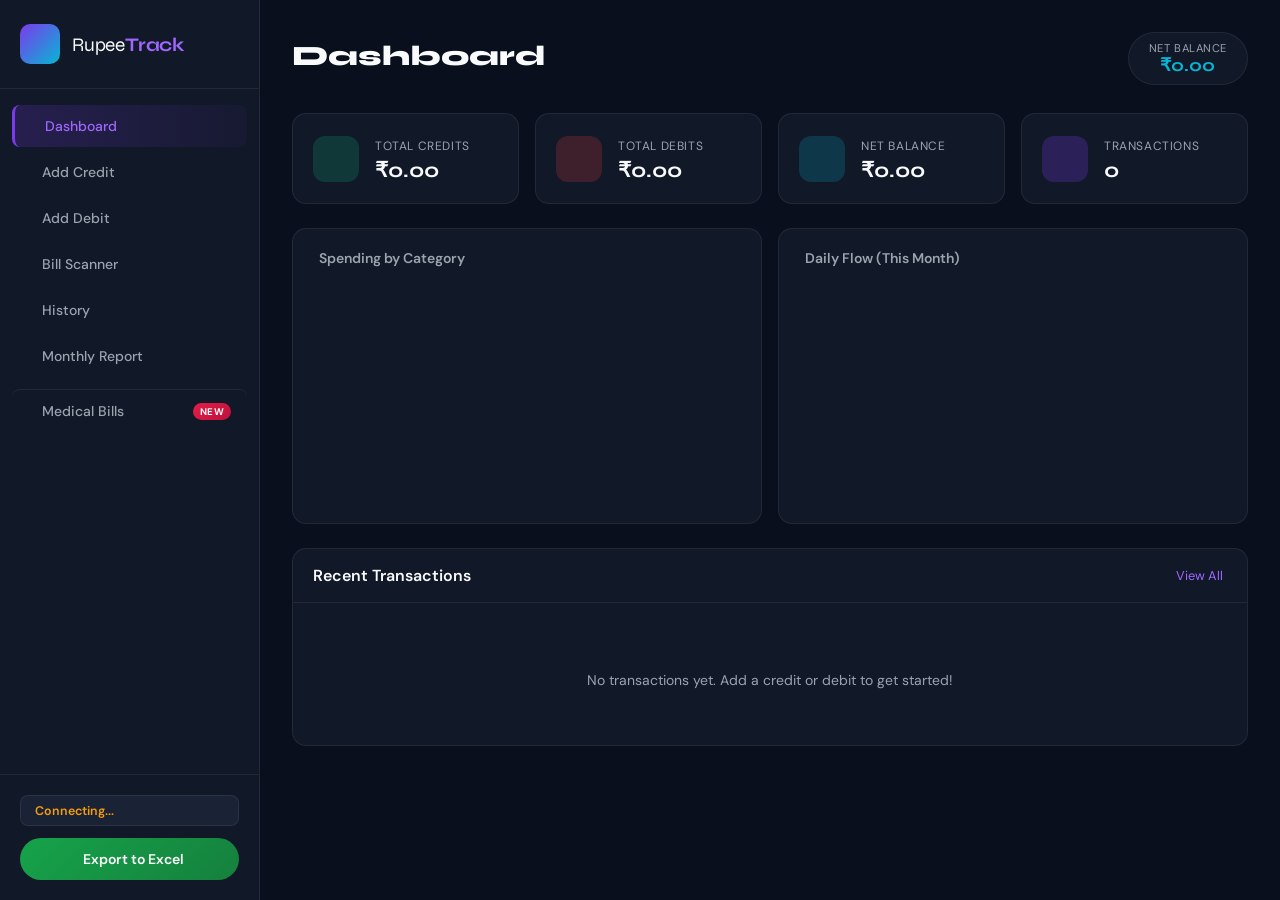
==== commit 294b0c74: "Add files via upload Replace existing files" ====
--- a/index.html
+++ b/index.html
@@ -45,6 +45,7 @@
       </a>
     </nav>
     <div class="sidebar-footer">
+      <div class="sync-status" id="syncStatus"><i class="ri-loader-4-line"></i> Connecting...</div>
       <button class="btn-export" id="exportBtn">
         <i class="ri-file-excel-2-line"></i> Export to Excel
       </button>
@@ -506,6 +507,6 @@
   <!-- TOAST NOTIFICATION -->
   <div class="toast" id="toast"></div>
 
-  <script src="app.js"></script>
+  <script type="module" src="app.js"></script>
 </body>
 </html>
--- a/style.css
+++ b/style.css
@@ -891,3 +891,20 @@
 .modal-close:hover { background: var(--surface-2); color: var(--text); }
 
 .modal-body { padding: 1.5rem; }
+
+/* ── SYNC STATUS ── */
+.sync-status {
+  display: flex;
+  align-items: center;
+  gap: .4rem;
+  font-size: .78rem;
+  font-weight: 600;
+  color: var(--amber);
+  margin-bottom: .75rem;
+  padding: .4rem .5rem;
+  background: var(--surface-2);
+  border-radius: var(--radius-sm);
+  border: 1px solid var(--border);
+}
+.sync-status i { font-size: .9rem; }
+.spin { animation: spin .8s linear infinite; }
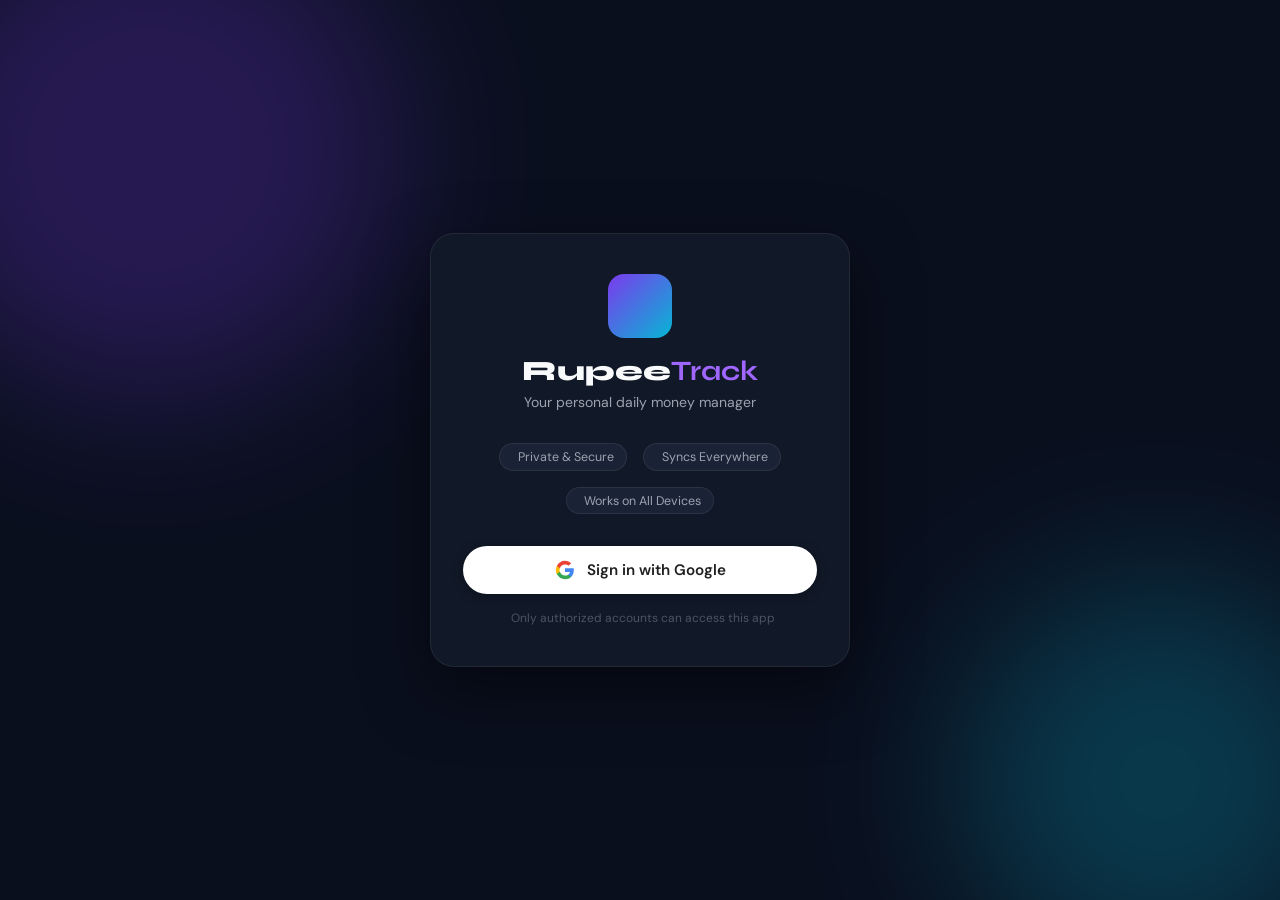
==== commit 28034444: "Add files via upload" ====
--- a/index.html
+++ b/index.html
@@ -11,8 +11,64 @@
   <script src="https://cdn.jsdelivr.net/npm/chart.js"></script>
   <script src="https://cdn.jsdelivr.net/npm/xlsx@0.18.5/dist/xlsx.full.min.js"></script>
   <link rel="stylesheet" href="style.css"/>
+
+  <!-- PWA -->
+  <link rel="manifest" href="manifest.json"/>
+  <meta name="theme-color" content="#7C3AED"/>
+  <meta name="mobile-web-app-capable" content="yes"/>
+  <meta name="apple-mobile-web-app-capable" content="yes"/>
+  <meta name="apple-mobile-web-app-status-bar-style" content="black-translucent"/>
+  <meta name="apple-mobile-web-app-title" content="RupeeTrack"/>
+  <link rel="apple-touch-icon" href="icons/icon-192.png"/>
+  <link rel="icon" type="image/png" sizes="512x512" href="icons/icon-512.png"/>
+  <link rel="icon" type="image/png" sizes="192x192" href="icons/icon-192.png"/>
 </head>
 <body>
+
+  <!-- ══ LOGIN SCREEN ══ -->
+  <div class="login-screen" id="loginScreen">
+    <div class="login-bg">
+      <div class="login-orb login-orb-1"></div>
+      <div class="login-orb login-orb-2"></div>
+    </div>
+    <div class="login-card">
+      <div class="login-logo">
+        <div class="login-logo-icon"><i class="ri-money-rupee-circle-fill"></i></div>
+        <h1 class="login-title">Rupee<strong>Track</strong></h1>
+        <p class="login-sub">Your personal daily money manager</p>
+      </div>
+      <div class="login-features">
+        <div class="login-feature"><i class="ri-shield-check-line"></i> Private & Secure</div>
+        <div class="login-feature"><i class="ri-cloud-line"></i> Syncs Everywhere</div>
+        <div class="login-feature"><i class="ri-smartphone-line"></i> Works on All Devices</div>
+      </div>
+      <button class="btn-google-login" id="googleLoginBtn">
+        <svg width="20" height="20" viewBox="0 0 24 24"><path fill="#4285F4" d="M22.56 12.25c0-.78-.07-1.53-.2-2.25H12v4.26h5.92c-.26 1.37-1.04 2.53-2.21 3.31v2.77h3.57c2.08-1.92 3.28-4.74 3.28-8.09z"/><path fill="#34A853" d="M12 23c2.97 0 5.46-.98 7.28-2.66l-3.57-2.77c-.98.66-2.23 1.06-3.71 1.06-2.86 0-5.29-1.93-6.16-4.53H2.18v2.84C3.99 20.53 7.7 23 12 23z"/><path fill="#FBBC05" d="M5.84 14.09c-.22-.66-.35-1.36-.35-2.09s.13-1.43.35-2.09V7.07H2.18C1.43 8.55 1 10.22 1 12s.43 3.45 1.18 4.93l3.66-2.84z"/><path fill="#EA4335" d="M12 5.38c1.62 0 3.06.56 4.21 1.64l3.15-3.15C17.45 2.09 14.97 1 12 1 7.7 1 3.99 3.47 2.18 7.07l3.66 2.84c.87-2.6 3.3-4.53 6.16-4.53z"/></svg>
+        Sign in with Google
+      </button>
+      <p class="login-note"><i class="ri-lock-line"></i> Only authorized accounts can access this app</p>
+      <div class="login-error" id="loginError" style="display:none">
+        <i class="ri-error-warning-line"></i>
+        <span id="loginErrorMsg">Access denied</span>
+      </div>
+    </div>
+  </div>
+
+  <!-- ══ ACCESS DENIED SCREEN ══ -->
+  <div class="denied-screen" id="deniedScreen" style="display:none">
+    <div class="denied-card">
+      <div class="denied-icon"><i class="ri-shield-cross-line"></i></div>
+      <h2>Access Denied</h2>
+      <p>This app is private and only accessible to authorized accounts.</p>
+      <p class="denied-email" id="deniedEmail"></p>
+      <button class="btn-google-login" id="signOutDeniedBtn">
+        <i class="ri-logout-box-line"></i> Sign out & Try Another Account
+      </button>
+    </div>
+  </div>
+
+  <!-- ══ APP (shown after login) ══ -->
+  <div class="app-wrapper" id="appWrapper" style="display:none">
 
   <!-- SIDEBAR -->
   <aside class="sidebar" id="sidebar">
@@ -45,7 +101,19 @@
       </a>
     </nav>
     <div class="sidebar-footer">
+      <!-- User Profile -->
+      <div class="user-profile" id="userProfile">
+        <img class="user-avatar" id="userAvatar" src="" alt=""/>
+        <div class="user-info">
+          <span class="user-name" id="userName">Loading...</span>
+          <span class="user-email" id="userEmail"></span>
+        </div>
+        <button class="logout-btn" id="logoutBtn" title="Sign Out"><i class="ri-logout-box-r-line"></i></button>
+      </div>
       <div class="sync-status" id="syncStatus"><i class="ri-loader-4-line"></i> Connecting...</div>
+      <button class="btn-install" id="installBtn" style="display:none">
+        <i class="ri-download-2-line"></i> Install App
+      </button>
       <button class="btn-export" id="exportBtn">
         <i class="ri-file-excel-2-line"></i> Export to Excel
       </button>
@@ -507,6 +575,56 @@
   <!-- TOAST NOTIFICATION -->
   <div class="toast" id="toast"></div>
 
+</div> <!-- end app-wrapper -->
+
   <script type="module" src="app.js"></script>
+
+  <!-- PWA Service Worker Registration -->
+  <script>
+    // Register Service Worker
+    if ('serviceWorker' in navigator) {
+      window.addEventListener('load', () => {
+        navigator.serviceWorker.register('./sw.js', { scope: './' })
+          .then(reg => console.log('[PWA] Service Worker registered:', reg.scope))
+          .catch(err => console.warn('[PWA] Service Worker failed:', err));
+      });
+    }
+
+    // PWA Install Prompt
+    let deferredPrompt;
+    const installBtn = document.getElementById('installBtn');
+
+    window.addEventListener('beforeinstallprompt', e => {
+      e.preventDefault();
+      deferredPrompt = e;
+      if (installBtn) {
+        installBtn.style.display = 'flex';
+        installBtn.addEventListener('click', async () => {
+          installBtn.style.display = 'none';
+          deferredPrompt.prompt();
+          const { outcome } = await deferredPrompt.userChoice;
+          console.log('[PWA] Install outcome:', outcome);
+          deferredPrompt = null;
+        });
+      }
+    });
+
+    // Hide install button after install
+    window.addEventListener('appinstalled', () => {
+      if (installBtn) installBtn.style.display = 'none';
+      deferredPrompt = null;
+      console.log('[PWA] App installed!');
+    });
+
+    // Handle shortcut URLs
+    const urlParams = new URLSearchParams(window.location.search);
+    const page = urlParams.get('page');
+    if (page) window.addEventListener('DOMContentLoaded', () => {
+      const fn = setInterval(() => {
+        const navItem = document.querySelector(`.nav-item[data-page="${page}"]`);
+        if (navItem) { navItem.click(); clearInterval(fn); }
+      }, 100);
+    });
+  </script>
 </body>
 </html>
--- a/style.css
+++ b/style.css
@@ -908,3 +908,258 @@
 }
 .sync-status i { font-size: .9rem; }
 .spin { animation: spin .8s linear infinite; }
+
+/* ── PWA INSTALL BUTTON ── */
+.btn-install {
+  width: 100%;
+  background: linear-gradient(135deg, #06B6D4, #0891b2);
+  border: none;
+  color: white;
+  padding: .75rem 1rem;
+  border-radius: var(--radius-pill);
+  font-family: 'DM Sans', sans-serif;
+  font-size: .875rem;
+  font-weight: 600;
+  cursor: pointer;
+  display: flex;
+  align-items: center;
+  justify-content: center;
+  gap: .5rem;
+  transition: opacity .2s, transform .2s;
+  margin-bottom: .75rem;
+  box-shadow: 0 4px 16px rgba(6,182,212,.3);
+}
+.btn-install:hover { opacity: .9; transform: translateY(-1px); }
+
+/* ══════════════════════════════════════════
+   GOOGLE LOGIN SCREEN
+══════════════════════════════════════════ */
+.login-screen {
+  position: fixed;
+  inset: 0;
+  background: var(--bg);
+  display: flex;
+  align-items: center;
+  justify-content: center;
+  z-index: 9999;
+  padding: 1.5rem;
+}
+.login-bg {
+  position: absolute;
+  inset: 0;
+  overflow: hidden;
+  pointer-events: none;
+}
+.login-orb {
+  position: absolute;
+  border-radius: 50%;
+  filter: blur(80px);
+  opacity: .25;
+}
+.login-orb-1 {
+  width: 500px; height: 500px;
+  background: var(--violet);
+  top: -100px; left: -100px;
+}
+.login-orb-2 {
+  width: 400px; height: 400px;
+  background: var(--cyan);
+  bottom: -80px; right: -80px;
+}
+.login-card {
+  background: var(--surface);
+  border: 1px solid var(--border);
+  border-radius: 24px;
+  padding: 2.5rem 2rem;
+  width: 100%;
+  max-width: 420px;
+  text-align: center;
+  position: relative;
+  z-index: 1;
+  box-shadow: 0 24px 64px rgba(0,0,0,.5);
+}
+.login-logo { margin-bottom: 2rem; }
+.login-logo-icon {
+  width: 64px; height: 64px;
+  background: linear-gradient(135deg, var(--violet), var(--cyan));
+  border-radius: 16px;
+  display: grid; place-items: center;
+  font-size: 1.75rem;
+  color: white;
+  margin: 0 auto 1rem;
+}
+.login-title {
+  font-family: 'Syne', sans-serif;
+  font-size: 1.75rem;
+  font-weight: 800;
+  color: var(--text);
+  margin-bottom: .35rem;
+}
+.login-title strong { color: var(--violet-lite); }
+.login-sub { font-size: .875rem; color: var(--text-muted); }
+
+.login-features {
+  display: flex;
+  justify-content: center;
+  gap: 1rem;
+  flex-wrap: wrap;
+  margin-bottom: 2rem;
+}
+.login-feature {
+  display: flex;
+  align-items: center;
+  gap: .35rem;
+  font-size: .78rem;
+  color: var(--text-muted);
+  background: var(--surface-2);
+  border: 1px solid var(--border);
+  border-radius: var(--radius-pill);
+  padding: .3rem .75rem;
+}
+.login-feature i { color: var(--cyan); }
+
+.btn-google-login {
+  display: flex;
+  align-items: center;
+  justify-content: center;
+  gap: .75rem;
+  width: 100%;
+  padding: .875rem 1.5rem;
+  background: white;
+  color: #1f1f1f;
+  border: none;
+  border-radius: var(--radius-pill);
+  font-family: 'DM Sans', sans-serif;
+  font-size: .95rem;
+  font-weight: 600;
+  cursor: pointer;
+  transition: all .2s;
+  box-shadow: 0 2px 12px rgba(0,0,0,.3);
+}
+.btn-google-login:hover { transform: translateY(-2px); box-shadow: 0 6px 20px rgba(0,0,0,.4); }
+.btn-google-login:disabled { opacity: .7; cursor: not-allowed; transform: none; }
+
+.login-note {
+  margin-top: 1rem;
+  font-size: .75rem;
+  color: var(--text-faint);
+  display: flex;
+  align-items: center;
+  justify-content: center;
+  gap: .35rem;
+}
+
+.login-error {
+  margin-top: 1rem;
+  background: var(--red-glow);
+  border: 1px solid var(--red);
+  border-radius: var(--radius-sm);
+  padding: .75rem 1rem;
+  font-size: .825rem;
+  color: var(--red);
+  display: flex;
+  align-items: center;
+  gap: .5rem;
+  text-align: left;
+}
+
+/* ── ACCESS DENIED SCREEN ── */
+.denied-screen {
+  position: fixed;
+  inset: 0;
+  background: var(--bg);
+  display: flex;
+  align-items: center;
+  justify-content: center;
+  z-index: 9999;
+  padding: 1.5rem;
+}
+.denied-card {
+  background: var(--surface);
+  border: 1px solid rgba(239,68,68,.3);
+  border-radius: 24px;
+  padding: 2.5rem 2rem;
+  width: 100%;
+  max-width: 420px;
+  text-align: center;
+  box-shadow: 0 24px 64px rgba(0,0,0,.5);
+}
+.denied-icon {
+  font-size: 3rem;
+  color: var(--red);
+  margin-bottom: 1rem;
+}
+.denied-card h2 {
+  font-family: 'Syne', sans-serif;
+  font-size: 1.5rem;
+  font-weight: 800;
+  color: var(--red);
+  margin-bottom: .75rem;
+}
+.denied-card p {
+  color: var(--text-muted);
+  font-size: .875rem;
+  margin-bottom: .5rem;
+  line-height: 1.6;
+}
+.denied-email {
+  font-size: .8rem;
+  color: var(--text-faint);
+  margin-bottom: 1.5rem !important;
+  font-style: italic;
+}
+
+/* ── USER PROFILE IN SIDEBAR ── */
+.user-profile {
+  display: flex;
+  align-items: center;
+  gap: .65rem;
+  padding: .75rem;
+  background: var(--surface-2);
+  border: 1px solid var(--border);
+  border-radius: var(--radius-sm);
+  margin-bottom: .75rem;
+}
+.user-avatar {
+  width: 34px; height: 34px;
+  border-radius: 50%;
+  object-fit: cover;
+  flex-shrink: 0;
+  border: 2px solid var(--violet);
+}
+.user-info {
+  flex: 1;
+  min-width: 0;
+  display: flex;
+  flex-direction: column;
+}
+.user-name {
+  font-size: .8rem;
+  font-weight: 600;
+  color: var(--text);
+  white-space: nowrap;
+  overflow: hidden;
+  text-overflow: ellipsis;
+}
+.user-email {
+  font-size: .7rem;
+  color: var(--text-muted);
+  white-space: nowrap;
+  overflow: hidden;
+  text-overflow: ellipsis;
+}
+.logout-btn {
+  background: none;
+  border: none;
+  color: var(--text-faint);
+  cursor: pointer;
+  font-size: 1rem;
+  padding: .25rem;
+  border-radius: 6px;
+  transition: color .15s, background .15s;
+  flex-shrink: 0;
+}
+.logout-btn:hover { color: var(--red); background: var(--red-glow); }
+
+/* ── APP WRAPPER ── */
+.app-wrapper { display: flex; min-height: 100vh; width: 100%; }
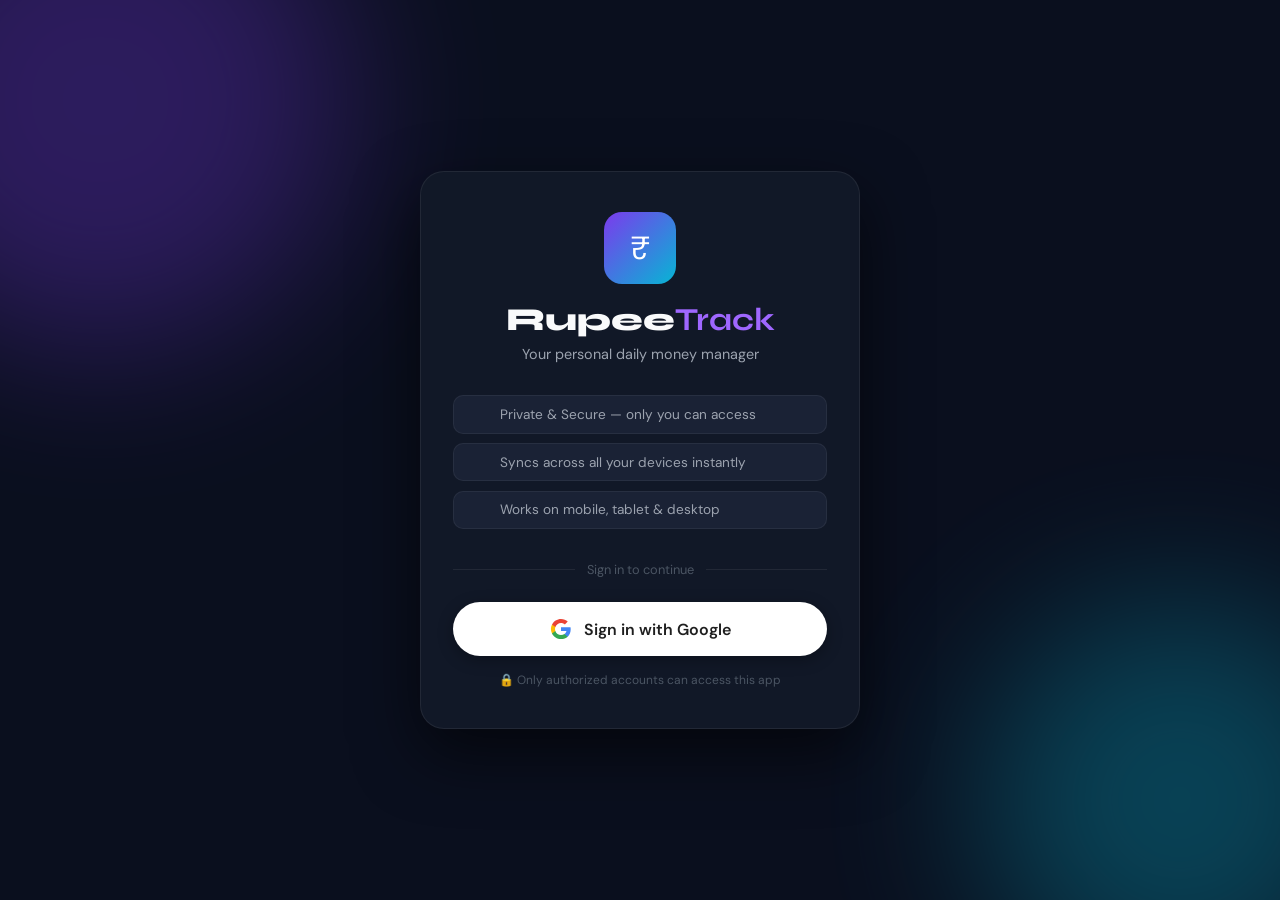
==== commit d186861e: "Add files via upload" ====
--- a/index.html
+++ b/index.html
@@ -12,6 +12,42 @@
   <script src="https://cdn.jsdelivr.net/npm/xlsx@0.18.5/dist/xlsx.full.min.js"></script>
   <link rel="stylesheet" href="style.css"/>
 
+  <!-- Critical inline CSS — ensures login screen always renders even if SW cache is stale -->
+  <style>
+    *,*::before,*::after{box-sizing:border-box;margin:0;padding:0}
+    body{font-family:'DM Sans',sans-serif;background:#0A0F1E;color:#F9FAFB;min-height:100vh}
+    .login-screen{position:fixed;inset:0;background:#0A0F1E;display:flex;align-items:center;justify-content:center;z-index:9999;padding:1.5rem}
+    .login-bg{position:absolute;inset:0;overflow:hidden;pointer-events:none}
+    .login-orb{position:absolute;border-radius:50%;filter:blur(80px);opacity:.3}
+    .login-orb-1{width:500px;height:500px;background:#7C3AED;top:-150px;left:-150px}
+    .login-orb-2{width:400px;height:400px;background:#06B6D4;bottom:-100px;right:-100px}
+    .login-card{background:#111827;border:1px solid rgba(255,255,255,.07);border-radius:24px;padding:2.5rem 2rem;width:100%;max-width:440px;text-align:center;position:relative;z-index:1;box-shadow:0 24px 64px rgba(0,0,0,.6)}
+    .login-logo-icon{width:72px;height:72px;background:linear-gradient(135deg,#7C3AED,#06B6D4);border-radius:18px;display:grid;place-items:center;font-size:2rem;color:white;margin:0 auto 1rem}
+    .login-title{font-family:'Syne',sans-serif;font-size:2rem;font-weight:800;color:#F9FAFB;margin-bottom:.4rem}
+    .login-title strong{color:#9f67ff}
+    .login-sub{font-size:.9rem;color:#9CA3AF;margin-bottom:2rem}
+    .login-divider{display:flex;align-items:center;gap:.75rem;margin:1.5rem 0;color:#4B5563;font-size:.8rem}
+    .login-divider::before,.login-divider::after{content:'';flex:1;height:1px;background:rgba(255,255,255,.07)}
+    .login-features{display:flex;flex-direction:column;gap:.6rem;margin-bottom:2rem;text-align:left}
+    .login-feature{display:flex;align-items:center;gap:.75rem;font-size:.85rem;color:#9CA3AF;padding:.6rem .85rem;background:#1a2235;border:1px solid rgba(255,255,255,.06);border-radius:10px}
+    .login-feature i{font-size:1.1rem;width:20px;text-align:center}
+    .login-feature i.green{color:#10B981}
+    .login-feature i.cyan{color:#06B6D4}
+    .login-feature i.violet{color:#9f67ff}
+    .btn-google-login{display:flex;align-items:center;justify-content:center;gap:.75rem;width:100%;padding:1rem 1.5rem;background:white;color:#1f1f1f;border:none;border-radius:50px;font-family:'DM Sans',sans-serif;font-size:1rem;font-weight:600;cursor:pointer;transition:all .2s;box-shadow:0 4px 16px rgba(0,0,0,.3)}
+    .btn-google-login:hover{transform:translateY(-2px);box-shadow:0 8px 24px rgba(0,0,0,.4)}
+    .btn-google-login:disabled{opacity:.7;cursor:not-allowed;transform:none}
+    .login-note{margin-top:1rem;font-size:.75rem;color:#4B5563;display:flex;align-items:center;justify-content:center;gap:.35rem}
+    .login-error{margin-top:1rem;background:rgba(239,68,68,.1);border:1px solid #EF4444;border-radius:8px;padding:.75rem 1rem;font-size:.825rem;color:#EF4444;display:flex;align-items:flex-start;gap:.5rem;text-align:left}
+    .denied-screen{position:fixed;inset:0;background:#0A0F1E;display:flex;align-items:center;justify-content:center;z-index:9999;padding:1.5rem}
+    .denied-card{background:#111827;border:1px solid rgba(239,68,68,.3);border-radius:24px;padding:2.5rem 2rem;width:100%;max-width:420px;text-align:center;box-shadow:0 24px 64px rgba(0,0,0,.5)}
+    .denied-icon{font-size:3.5rem;color:#EF4444;margin-bottom:1rem}
+    .denied-card h2{font-family:'Syne',sans-serif;font-size:1.5rem;font-weight:800;color:#EF4444;margin-bottom:.75rem}
+    .denied-card p{color:#9CA3AF;font-size:.875rem;margin-bottom:.5rem;line-height:1.6}
+    .denied-email{font-size:.8rem;color:#4B5563;margin-bottom:1.5rem!important;font-style:italic}
+    .app-wrapper{display:flex;min-height:100vh;width:100%}
+  </style>
+
   <!-- PWA -->
   <link rel="manifest" href="manifest.json"/>
   <meta name="theme-color" content="#7C3AED"/>
@@ -33,23 +69,28 @@
     </div>
     <div class="login-card">
       <div class="login-logo">
-        <div class="login-logo-icon"><i class="ri-money-rupee-circle-fill"></i></div>
+        <div class="login-logo-icon">₹</div>
         <h1 class="login-title">Rupee<strong>Track</strong></h1>
         <p class="login-sub">Your personal daily money manager</p>
       </div>
       <div class="login-features">
-        <div class="login-feature"><i class="ri-shield-check-line"></i> Private & Secure</div>
-        <div class="login-feature"><i class="ri-cloud-line"></i> Syncs Everywhere</div>
-        <div class="login-feature"><i class="ri-smartphone-line"></i> Works on All Devices</div>
-      </div>
+        <div class="login-feature"><i class="ri-shield-check-line green"></i> Private &amp; Secure — only you can access</div>
+        <div class="login-feature"><i class="ri-cloud-line cyan"></i> Syncs across all your devices instantly</div>
+        <div class="login-feature"><i class="ri-smartphone-line violet"></i> Works on mobile, tablet &amp; desktop</div>
+      </div>
+      <div class="login-divider">Sign in to continue</div>
       <button class="btn-google-login" id="googleLoginBtn">
-        <svg width="20" height="20" viewBox="0 0 24 24"><path fill="#4285F4" d="M22.56 12.25c0-.78-.07-1.53-.2-2.25H12v4.26h5.92c-.26 1.37-1.04 2.53-2.21 3.31v2.77h3.57c2.08-1.92 3.28-4.74 3.28-8.09z"/><path fill="#34A853" d="M12 23c2.97 0 5.46-.98 7.28-2.66l-3.57-2.77c-.98.66-2.23 1.06-3.71 1.06-2.86 0-5.29-1.93-6.16-4.53H2.18v2.84C3.99 20.53 7.7 23 12 23z"/><path fill="#FBBC05" d="M5.84 14.09c-.22-.66-.35-1.36-.35-2.09s.13-1.43.35-2.09V7.07H2.18C1.43 8.55 1 10.22 1 12s.43 3.45 1.18 4.93l3.66-2.84z"/><path fill="#EA4335" d="M12 5.38c1.62 0 3.06.56 4.21 1.64l3.15-3.15C17.45 2.09 14.97 1 12 1 7.7 1 3.99 3.47 2.18 7.07l3.66 2.84c.87-2.6 3.3-4.53 6.16-4.53z"/></svg>
+        <svg width="22" height="22" viewBox="0 0 24 24" xmlns="http://www.w3.org/2000/svg">
+          <path fill="#4285F4" d="M22.56 12.25c0-.78-.07-1.53-.2-2.25H12v4.26h5.92c-.26 1.37-1.04 2.53-2.21 3.31v2.77h3.57c2.08-1.92 3.28-4.74 3.28-8.09z"/>
+          <path fill="#34A853" d="M12 23c2.97 0 5.46-.98 7.28-2.66l-3.57-2.77c-.98.66-2.23 1.06-3.71 1.06-2.86 0-5.29-1.93-6.16-4.53H2.18v2.84C3.99 20.53 7.7 23 12 23z"/>
+          <path fill="#FBBC05" d="M5.84 14.09c-.22-.66-.35-1.36-.35-2.09s.13-1.43.35-2.09V7.07H2.18C1.43 8.55 1 10.22 1 12s.43 3.45 1.18 4.93l3.66-2.84z"/>
+          <path fill="#EA4335" d="M12 5.38c1.62 0 3.06.56 4.21 1.64l3.15-3.15C17.45 2.09 14.97 1 12 1 7.7 1 3.99 3.47 2.18 7.07l3.66 2.84c.87-2.6 3.3-4.53 6.16-4.53z"/>
+        </svg>
         Sign in with Google
       </button>
-      <p class="login-note"><i class="ri-lock-line"></i> Only authorized accounts can access this app</p>
+      <p class="login-note">🔒 Only authorized accounts can access this app</p>
       <div class="login-error" id="loginError" style="display:none">
-        <i class="ri-error-warning-line"></i>
-        <span id="loginErrorMsg">Access denied</span>
+        ⚠️ <span id="loginErrorMsg">Sign in failed. Please try again.</span>
       </div>
     </div>
   </div>
@@ -57,12 +98,18 @@
   <!-- ══ ACCESS DENIED SCREEN ══ -->
   <div class="denied-screen" id="deniedScreen" style="display:none">
     <div class="denied-card">
-      <div class="denied-icon"><i class="ri-shield-cross-line"></i></div>
+      <div class="denied-icon">🚫</div>
       <h2>Access Denied</h2>
-      <p>This app is private and only accessible to authorized accounts.</p>
+      <p>This app is private and only accessible to the authorized account.</p>
       <p class="denied-email" id="deniedEmail"></p>
       <button class="btn-google-login" id="signOutDeniedBtn">
-        <i class="ri-logout-box-line"></i> Sign out & Try Another Account
+        <svg width="20" height="20" viewBox="0 0 24 24" xmlns="http://www.w3.org/2000/svg">
+          <path fill="#4285F4" d="M22.56 12.25c0-.78-.07-1.53-.2-2.25H12v4.26h5.92c-.26 1.37-1.04 2.53-2.21 3.31v2.77h3.57c2.08-1.92 3.28-4.74 3.28-8.09z"/>
+          <path fill="#34A853" d="M12 23c2.97 0 5.46-.98 7.28-2.66l-3.57-2.77c-.98.66-2.23 1.06-3.71 1.06-2.86 0-5.29-1.93-6.16-4.53H2.18v2.84C3.99 20.53 7.7 23 12 23z"/>
+          <path fill="#FBBC05" d="M5.84 14.09c-.22-.66-.35-1.36-.35-2.09s.13-1.43.35-2.09V7.07H2.18C1.43 8.55 1 10.22 1 12s.43 3.45 1.18 4.93l3.66-2.84z"/>
+          <path fill="#EA4335" d="M12 5.38c1.62 0 3.06.56 4.21 1.64l3.15-3.15C17.45 2.09 14.97 1 12 1 7.7 1 3.99 3.47 2.18 7.07l3.66 2.84c.87-2.6 3.3-4.53 6.16-4.53z"/>
+        </svg>
+        Sign out &amp; Try Another Account
       </button>
     </div>
   </div>
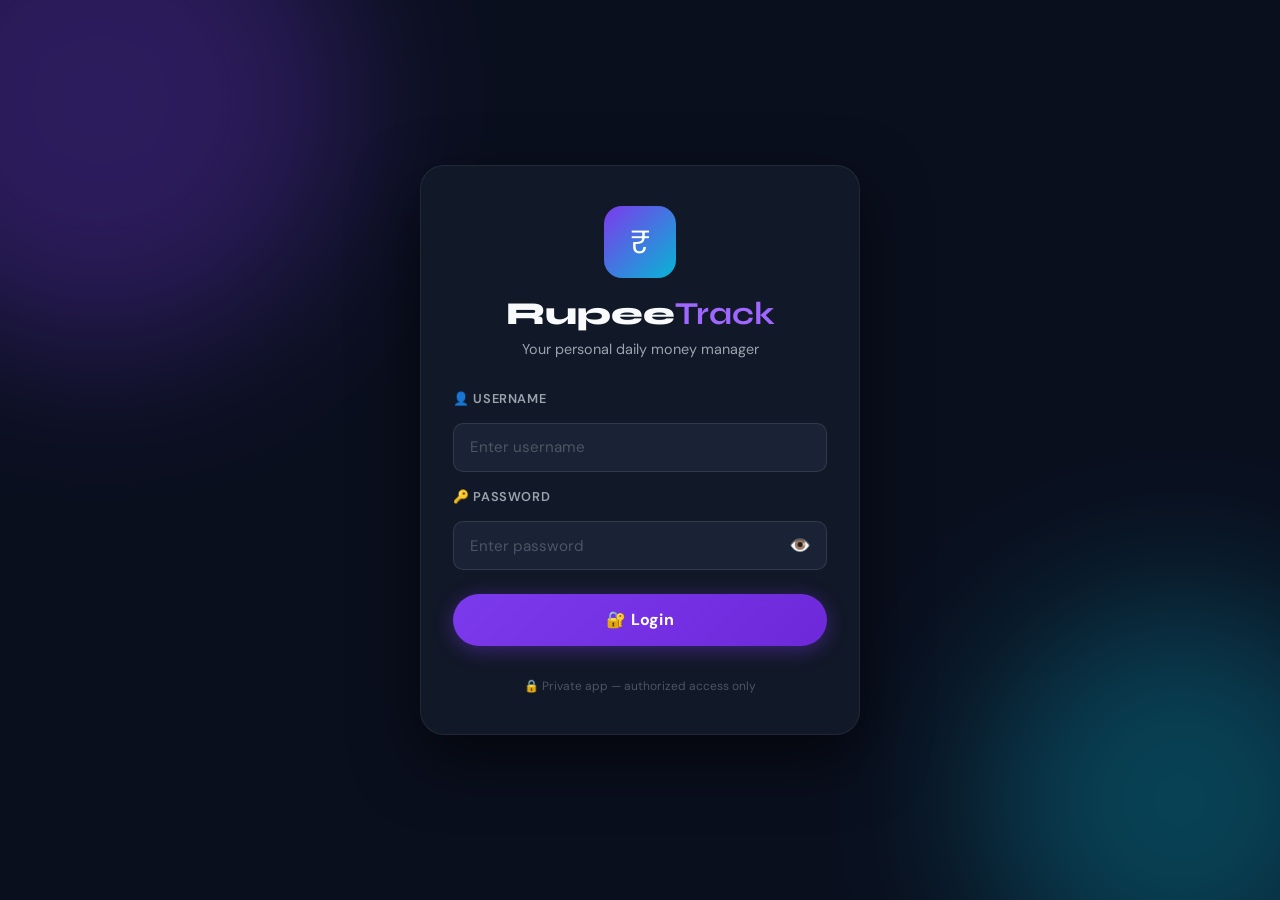
==== commit e5046931: "Add files via upload" ====
--- a/index.html
+++ b/index.html
@@ -67,50 +67,28 @@
       <div class="login-orb login-orb-1"></div>
       <div class="login-orb login-orb-2"></div>
     </div>
-    <div class="login-card">
+    <div class="login-card" id="loginCard">
       <div class="login-logo">
         <div class="login-logo-icon">₹</div>
         <h1 class="login-title">Rupee<strong>Track</strong></h1>
         <p class="login-sub">Your personal daily money manager</p>
       </div>
-      <div class="login-features">
-        <div class="login-feature"><i class="ri-shield-check-line green"></i> Private &amp; Secure — only you can access</div>
-        <div class="login-feature"><i class="ri-cloud-line cyan"></i> Syncs across all your devices instantly</div>
-        <div class="login-feature"><i class="ri-smartphone-line violet"></i> Works on mobile, tablet &amp; desktop</div>
-      </div>
-      <div class="login-divider">Sign in to continue</div>
-      <button class="btn-google-login" id="googleLoginBtn">
-        <svg width="22" height="22" viewBox="0 0 24 24" xmlns="http://www.w3.org/2000/svg">
-          <path fill="#4285F4" d="M22.56 12.25c0-.78-.07-1.53-.2-2.25H12v4.26h5.92c-.26 1.37-1.04 2.53-2.21 3.31v2.77h3.57c2.08-1.92 3.28-4.74 3.28-8.09z"/>
-          <path fill="#34A853" d="M12 23c2.97 0 5.46-.98 7.28-2.66l-3.57-2.77c-.98.66-2.23 1.06-3.71 1.06-2.86 0-5.29-1.93-6.16-4.53H2.18v2.84C3.99 20.53 7.7 23 12 23z"/>
-          <path fill="#FBBC05" d="M5.84 14.09c-.22-.66-.35-1.36-.35-2.09s.13-1.43.35-2.09V7.07H2.18C1.43 8.55 1 10.22 1 12s.43 3.45 1.18 4.93l3.66-2.84z"/>
-          <path fill="#EA4335" d="M12 5.38c1.62 0 3.06.56 4.21 1.64l3.15-3.15C17.45 2.09 14.97 1 12 1 7.7 1 3.99 3.47 2.18 7.07l3.66 2.84c.87-2.6 3.3-4.53 6.16-4.53z"/>
-        </svg>
-        Sign in with Google
-      </button>
-      <p class="login-note">🔒 Only authorized accounts can access this app</p>
+      <div class="form-group" style="margin-bottom:1rem;text-align:left">
+        <label class="login-label">👤 Username</label>
+        <input type="text" id="loginUsername" class="login-input" placeholder="Enter username" autocomplete="username" autocapitalize="none"/>
+      </div>
+      <div class="form-group" style="margin-bottom:1.5rem;text-align:left">
+        <label class="login-label">🔑 Password</label>
+        <div class="login-pass-wrap">
+          <input type="password" id="loginPassword" class="login-input" placeholder="Enter password" autocomplete="current-password"/>
+          <button class="toggle-pass" id="togglePassword" type="button">👁️</button>
+        </div>
+      </div>
+      <button class="btn-login" id="loginBtn">🔐 Login</button>
       <div class="login-error" id="loginError" style="display:none">
-        ⚠️ <span id="loginErrorMsg">Sign in failed. Please try again.</span>
-      </div>
-    </div>
-  </div>
-
-  <!-- ══ ACCESS DENIED SCREEN ══ -->
-  <div class="denied-screen" id="deniedScreen" style="display:none">
-    <div class="denied-card">
-      <div class="denied-icon">🚫</div>
-      <h2>Access Denied</h2>
-      <p>This app is private and only accessible to the authorized account.</p>
-      <p class="denied-email" id="deniedEmail"></p>
-      <button class="btn-google-login" id="signOutDeniedBtn">
-        <svg width="20" height="20" viewBox="0 0 24 24" xmlns="http://www.w3.org/2000/svg">
-          <path fill="#4285F4" d="M22.56 12.25c0-.78-.07-1.53-.2-2.25H12v4.26h5.92c-.26 1.37-1.04 2.53-2.21 3.31v2.77h3.57c2.08-1.92 3.28-4.74 3.28-8.09z"/>
-          <path fill="#34A853" d="M12 23c2.97 0 5.46-.98 7.28-2.66l-3.57-2.77c-.98.66-2.23 1.06-3.71 1.06-2.86 0-5.29-1.93-6.16-4.53H2.18v2.84C3.99 20.53 7.7 23 12 23z"/>
-          <path fill="#FBBC05" d="M5.84 14.09c-.22-.66-.35-1.36-.35-2.09s.13-1.43.35-2.09V7.07H2.18C1.43 8.55 1 10.22 1 12s.43 3.45 1.18 4.93l3.66-2.84z"/>
-          <path fill="#EA4335" d="M12 5.38c1.62 0 3.06.56 4.21 1.64l3.15-3.15C17.45 2.09 14.97 1 12 1 7.7 1 3.99 3.47 2.18 7.07l3.66 2.84c.87-2.6 3.3-4.53 6.16-4.53z"/>
-        </svg>
-        Sign out &amp; Try Another Account
-      </button>
+        ⚠️ <span id="loginErrorMsg">Incorrect credentials.</span>
+      </div>
+      <p class="login-note">🔒 Private app — authorized access only</p>
     </div>
   </div>
 
--- a/style.css
+++ b/style.css
@@ -1163,3 +1163,70 @@
 
 /* ── APP WRAPPER ── */
 .app-wrapper { display: flex; min-height: 100vh; width: 100%; }
+
+/* ── USERNAME/PASSWORD LOGIN FORM ── */
+.login-label {
+  display: block;
+  font-size: .8rem;
+  font-weight: 600;
+  color: #9CA3AF;
+  text-transform: uppercase;
+  letter-spacing: .05em;
+  margin-bottom: .5rem;
+}
+.login-input {
+  width: 100%;
+  background: #1a2235;
+  border: 1px solid rgba(255,255,255,.1);
+  border-radius: 10px;
+  color: #F9FAFB;
+  font-family: 'DM Sans', sans-serif;
+  font-size: .95rem;
+  padding: .85rem 1rem;
+  outline: none;
+  transition: border-color .2s, box-shadow .2s;
+}
+.login-input:focus { border-color: #7C3AED; box-shadow: 0 0 0 3px rgba(124,58,237,.2); }
+.login-input::placeholder { color: #4B5563; }
+.login-pass-wrap { position: relative; }
+.login-pass-wrap .login-input { padding-right: 3rem; }
+.toggle-pass {
+  position: absolute;
+  right: .75rem;
+  top: 50%;
+  transform: translateY(-50%);
+  background: none;
+  border: none;
+  cursor: pointer;
+  font-size: 1.1rem;
+  padding: .25rem;
+  line-height: 1;
+}
+.btn-login {
+  width: 100%;
+  padding: .95rem;
+  background: linear-gradient(135deg, #7C3AED, #6d28d9);
+  color: white;
+  border: none;
+  border-radius: 50px;
+  font-family: 'DM Sans', sans-serif;
+  font-size: 1rem;
+  font-weight: 700;
+  cursor: pointer;
+  transition: all .2s;
+  box-shadow: 0 4px 20px rgba(124,58,237,.4);
+  margin-bottom: 1rem;
+  letter-spacing: .02em;
+}
+.btn-login:hover { transform: translateY(-2px); box-shadow: 0 8px 28px rgba(124,58,237,.5); }
+.btn-login:disabled { opacity: .7; cursor: not-allowed; transform: none; }
+
+/* Shake animation for wrong password */
+@keyframes shake {
+  0%,100% { transform: translateX(0); }
+  20%      { transform: translateX(-10px); }
+  40%      { transform: translateX(10px); }
+  60%      { transform: translateX(-8px); }
+  80%      { transform: translateX(8px); }
+}
+.shake { animation: shake .5s ease; }
